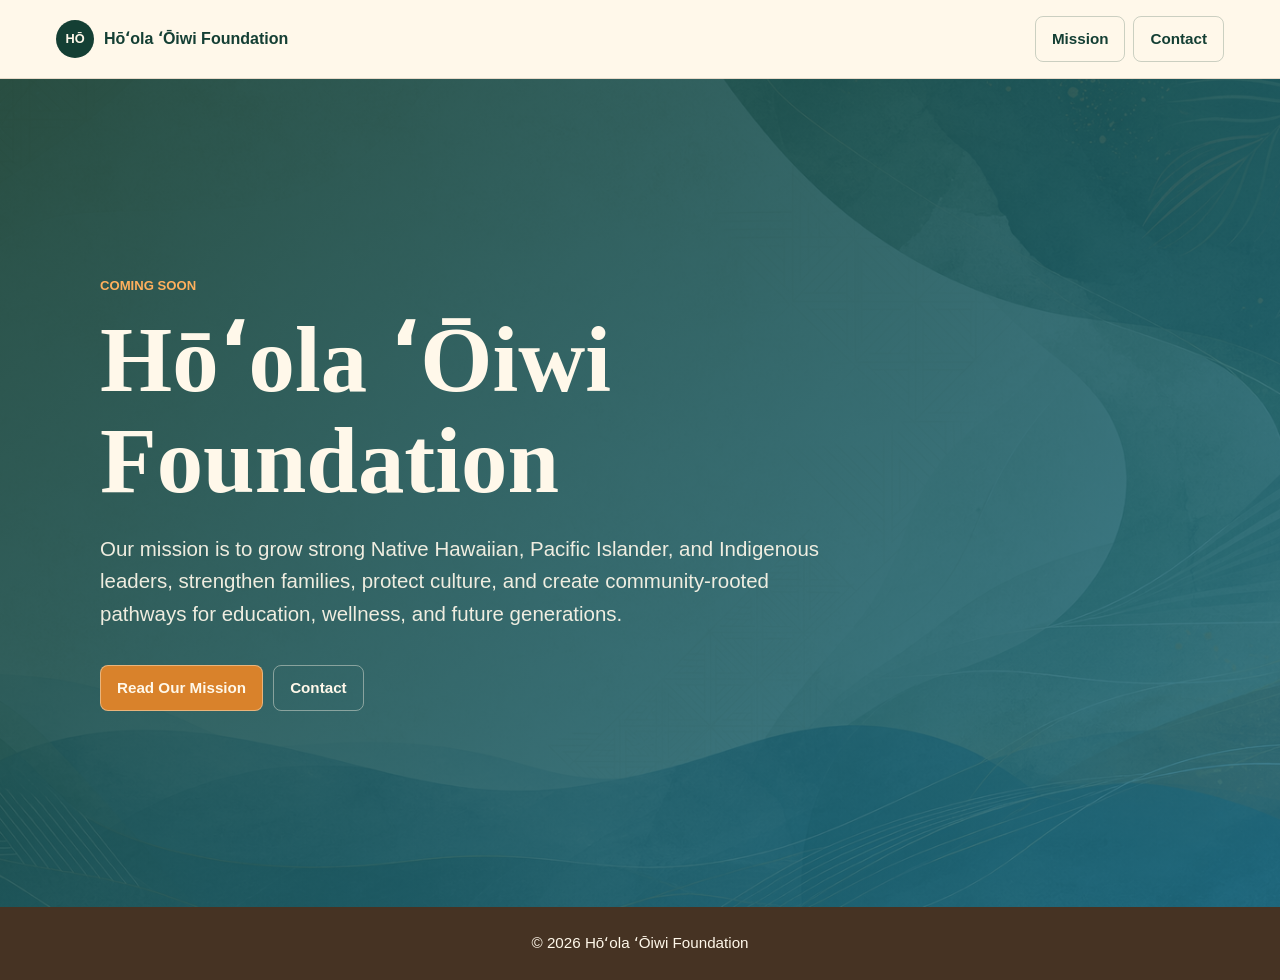
==== index.html @ 9bc65a58 "make this website live" ====
<!doctype html>
<html lang="en">
  <head>
    <meta charset="utf-8">
    <meta name="viewport" content="width=device-width, initial-scale=1">
    <title>Hōʻola ʻŌiwi Foundation</title>
    <meta
      name="description"
      content="Hōʻola ʻŌiwi Foundation is a future-focused Native Hawaiian foundation rooted in culture, education, maternal wellness, leadership, and community care."
    >
    <link rel="stylesheet" href="styles.css">
  </head>
  <body>
    <header class="site-header">
      <a class="brand" href="index.html" aria-label="Hōʻola ʻŌiwi Foundation home">
        <span class="brand-mark" aria-hidden="true">HŌ</span>
        <span>Hōʻola ʻŌiwi Foundation</span>
      </a>
      <nav class="nav" aria-label="Primary navigation">
        <a href="mission.html">Mission</a>
        <a href="contact.html">Contact</a>
      </nav>
    </header>

    <main>
      <section class="hero section">
        <div class="section-inner hero-inner">
          <p class="eyebrow">Coming Soon</p>
          <h1>Hōʻola ʻŌiwi Foundation</h1>
          <p class="mission-statement">
            Our mission is to grow strong Native Hawaiian, Pacific Islander,
            and Indigenous leaders, strengthen families, protect culture, and
            create community-rooted pathways for education, wellness, and future
            generations.
          </p>
          <div class="button-row" aria-label="Landing page actions">
            <a class="button button-accent" href="mission.html">Read Our Mission</a>
            <a class="button" href="contact.html">Contact</a>
          </div>
        </div>
      </section>
    </main>

    <footer class="site-footer">
      <p>&copy; <span id="year"></span> Hōʻola ʻŌiwi Foundation</p>
    </footer>

    <script src="script.js"></script>
  </body>
</html>
---- styles.css ----
:root {
  --cream: #fff8ea;
  --cream-deep: #f3e7cf;
  --blush: #f7d9ce;
  --blush-soft: #fff0e9;
  --green: #143f34;
  --green-soft: #2f6652;
  --blue: #1f6f86;
  --brown: #7a573b;
  --brown-dark: #463323;
  --orange: #d9822b;
  --text: #263329;
  --muted: #667365;
  --white: #ffffff;
  --shadow: 0 18px 55px rgba(20, 63, 52, 0.12);
}

* {
  box-sizing: border-box;
}

html {
  scroll-behavior: smooth;
}

body {
  margin: 0;
  background: var(--cream);
  color: var(--text);
  font-family: Arial, Helvetica, sans-serif;
  line-height: 1.6;
}

a {
  color: inherit;
}

.site-header {
  position: sticky;
  top: 0;
  z-index: 10;
  display: flex;
  align-items: center;
  justify-content: space-between;
  gap: 24px;
  padding: 16px clamp(18px, 5vw, 56px);
  background: rgba(255, 248, 234, 0.94);
  border-bottom: 1px solid rgba(122, 87, 59, 0.18);
  backdrop-filter: blur(14px);
}

.brand {
  display: inline-flex;
  align-items: center;
  gap: 10px;
  color: var(--green);
  font-weight: 700;
  text-decoration: none;
}

.brand-mark {
  display: inline-grid;
  width: 38px;
  height: 38px;
  place-items: center;
  border-radius: 50%;
  background: var(--green);
  color: var(--cream);
  font-size: 0.8rem;
  letter-spacing: 0;
}

.nav {
  display: flex;
  flex-wrap: wrap;
  justify-content: flex-end;
  gap: 8px;
}

.nav a,
.button {
  display: inline-flex;
  min-height: 42px;
  align-items: center;
  justify-content: center;
  padding: 10px 16px;
  border: 1px solid rgba(20, 63, 52, 0.22);
  border-radius: 8px;
  color: var(--green);
  font-size: 0.95rem;
  font-weight: 700;
  text-decoration: none;
  transition: background 160ms ease, border-color 160ms ease, color 160ms ease;
}

.nav a:hover,
.nav a[aria-current="page"],
.button:hover {
  background: var(--green);
  border-color: var(--green);
  color: var(--cream);
}

.section {
  padding: clamp(64px, 10vw, 112px) clamp(18px, 5vw, 56px);
}

.section-inner {
  width: min(1080px, 100%);
  margin: 0 auto;
}

.narrow {
  width: min(760px, 100%);
}

.page-section {
  min-height: calc(100vh - 158px);
}

.hero {
  min-height: calc(100vh - 72px);
  display: grid;
  align-items: center;
  background:
    linear-gradient(135deg, rgba(20, 63, 52, 0.9), rgba(31, 111, 134, 0.84)),
    url("assets/hero-texture.png") center / cover,
    var(--green);
  color: var(--cream);
}

.hero-inner {
  padding: clamp(28px, 6vw, 64px) 0;
}

.eyebrow,
.section-label {
  margin: 0 0 14px;
  color: var(--orange);
  font-size: 0.82rem;
  font-weight: 800;
  letter-spacing: 0;
  text-transform: uppercase;
}

.hero .eyebrow {
  color: #ffb05d;
}

h1,
h2 {
  margin: 0;
  color: inherit;
  font-family: Georgia, "Times New Roman", serif;
  font-weight: 700;
  line-height: 1.08;
}

h1 {
  max-width: 820px;
  font-size: clamp(2.4rem, 8vw, 5.8rem);
}

h2 {
  color: var(--green);
  font-size: clamp(2rem, 5vw, 3.35rem);
}

.page-title {
  color: var(--green);
  font-size: clamp(2.2rem, 6vw, 4.2rem);
}

p {
  max-width: 68ch;
  margin: 18px 0 0;
  font-size: 1.06rem;
}

figure {
  margin: 0;
}

img {
  display: block;
  max-width: 100%;
}

.mission-statement {
  max-width: 760px;
  margin-top: 22px;
  color: rgba(255, 248, 234, 0.92);
  font-size: clamp(1.08rem, 2vw, 1.28rem);
}

.button-row {
  display: flex;
  flex-wrap: wrap;
  gap: 10px;
  margin-top: 34px;
}

.hero .button {
  border-color: rgba(255, 248, 234, 0.42);
  color: var(--cream);
}

.hero .button:hover,
.button-accent {
  background: var(--orange);
  border-color: var(--orange);
  color: var(--brown-dark);
}

.section-soft {
  background: var(--cream-deep);
}

.waiu-section {
  background:
    linear-gradient(180deg, var(--blush-soft), var(--cream) 56%, var(--cream-deep));
}

.waiu-intro {
  display: grid;
  grid-template-columns: minmax(0, 0.92fr) minmax(280px, 0.68fr);
  align-items: center;
  gap: clamp(28px, 6vw, 72px);
}

.waiu-copy {
  max-width: 720px;
}

.waiu-section .section-label {
  color: #bd6b4d;
}

.waiu-portrait,
.waiu-product {
  overflow: hidden;
  border: 1px solid rgba(122, 87, 59, 0.18);
  border-radius: 8px;
  background: var(--white);
  box-shadow: 0 22px 58px rgba(122, 87, 59, 0.16);
}

.waiu-portrait {
  transform: rotate(1deg);
}

.waiu-portrait img {
  width: 100%;
  aspect-ratio: 4 / 5;
  object-fit: cover;
}

.waiu-portrait figcaption {
  padding: 12px 14px;
  color: var(--brown-dark);
  font-size: 0.92rem;
  font-weight: 700;
}

.waiu-visuals {
  display: grid;
  grid-template-columns: repeat(2, minmax(0, 1fr));
  gap: 18px;
  margin-top: clamp(38px, 7vw, 72px);
}

.waiu-visuals article {
  padding: clamp(22px, 4vw, 34px);
  border: 1px solid rgba(122, 87, 59, 0.16);
  border-radius: 8px;
  background: rgba(255, 255, 255, 0.68);
  box-shadow: 0 18px 42px rgba(122, 87, 59, 0.09);
}

.waiu-visuals h2 {
  margin-top: 16px;
  color: var(--brown-dark);
  font-size: clamp(1.45rem, 3vw, 2.15rem);
}

.waiu-icon {
  display: grid;
  width: 74px;
  height: 74px;
  place-items: center;
  border-radius: 50%;
  background: var(--blush);
  box-shadow: inset 0 0 0 8px rgba(255, 248, 234, 0.64);
}

.pump-shape {
  position: relative;
  width: 34px;
  height: 42px;
  border-radius: 17px 17px 11px 11px;
  background: var(--green);
}

.pump-shape::before {
  content: "";
  position: absolute;
  left: 8px;
  top: -12px;
  width: 18px;
  height: 16px;
  border-radius: 14px 14px 8px 8px;
  background: var(--orange);
}

.pump-shape::after {
  content: "";
  position: absolute;
  right: -9px;
  top: 13px;
  width: 14px;
  height: 14px;
  border-radius: 50%;
  border: 4px solid var(--cream);
}

.app-icon {
  background: #dfeee8;
}

.app-icon span {
  width: 34px;
  height: 46px;
  border: 4px solid var(--green);
  border-radius: 9px;
  background:
    radial-gradient(circle at 50% 82%, var(--orange) 0 3px, transparent 4px),
    var(--cream);
}

.waiu-story {
  display: grid;
  grid-template-columns: minmax(0, 1fr) minmax(280px, 0.72fr);
  align-items: center;
  gap: clamp(24px, 5vw, 56px);
  margin-top: clamp(48px, 8vw, 88px);
}

.waiu-product img {
  width: 100%;
  aspect-ratio: 16 / 10;
  object-fit: cover;
}

.waiu-note {
  padding: clamp(24px, 4vw, 42px);
  border-left: 4px solid var(--orange);
  background: rgba(255, 248, 234, 0.72);
}

.waiu-note h2 {
  max-width: 11ch;
  color: var(--brown-dark);
  font-size: clamp(1.8rem, 4vw, 3rem);
}

.kaiaulu-section {
  position: relative;
  overflow: hidden;
  background:
    linear-gradient(180deg, rgba(255, 248, 234, 0.94), rgba(255, 248, 234, 0.88)),
    url("assets/kaiaulu/courtyard-market.png") center / cover fixed,
    var(--cream);
}

.kaiaulu-section::before {
  content: "";
  position: absolute;
  inset: 0;
  pointer-events: none;
  background: linear-gradient(90deg, rgba(20, 63, 52, 0.08), transparent 44%);
}

.kaiaulu-section > .section-inner {
  position: relative;
  z-index: 1;
}

.kaiaulu-overview {
  display: grid;
  grid-template-columns: repeat(2, minmax(0, 1fr));
  gap: 18px;
  margin-top: 38px;
}

.kaiaulu-overview article,
.kaiaulu-impact {
  padding: clamp(22px, 4vw, 34px);
  border: 1px solid rgba(20, 63, 52, 0.14);
  border-radius: 8px;
  background: rgba(255, 248, 234, 0.78);
  box-shadow: 0 18px 44px rgba(20, 63, 52, 0.08);
}

.kaiaulu-overview h2 {
  color: var(--green);
  font-size: clamp(1.55rem, 3vw, 2.35rem);
}

.kaiaulu-leadership {
  margin-top: 32px;
  padding: clamp(22px, 4vw, 34px);
  border: 1px solid rgba(20, 63, 52, 0.14);
  border-radius: 8px;
  background: rgba(255, 248, 234, 0.78);
  box-shadow: 0 18px 44px rgba(20, 63, 52, 0.08);
}

.kaiaulu-leadership h2 {
  color: var(--green);
  font-size: clamp(1.7rem, 4vw, 2.8rem);
}

.kaiaulu-simple {
  margin-top: 32px;
}

.simple-tags {
  display: flex;
  flex-wrap: wrap;
  gap: 10px;
  margin-top: 16px;
}

.simple-tags span {
  display: inline-flex;
  align-items: center;
  min-height: 40px;
  padding: 9px 13px;
  border: 1px solid rgba(20, 63, 52, 0.16);
  border-radius: 8px;
  background: rgba(255, 255, 255, 0.76);
  color: var(--green);
  font-weight: 700;
}

.kaiaulu-impact {
  margin-top: 28px;
  border-left: 4px solid var(--orange);
}

.kaiaulu-impact p {
  margin: 0;
  color: var(--brown-dark);
  font-weight: 700;
}

.kaiaulu-closing {
  margin-top: 28px;
  padding: clamp(22px, 4vw, 34px);
  border-left: 4px solid var(--orange);
  border-radius: 8px;
  background: rgba(255, 248, 234, 0.86);
}

.kaiaulu-closing p {
  margin: 0;
  color: var(--brown-dark);
  font-weight: 800;
}

.kaiaulu-gallery {
  margin-top: 40px;
}

.vision-note {
  margin-bottom: 18px;
  padding: clamp(18px, 3vw, 26px);
  border-left: 4px solid var(--orange);
  border-radius: 8px;
  background: rgba(255, 248, 234, 0.86);
  box-shadow: 0 14px 34px rgba(20, 63, 52, 0.08);
}

.vision-note p:last-child {
  margin-top: 8px;
  color: var(--brown-dark);
  font-weight: 700;
}

.kaiaulu-gallery figure {
  overflow: hidden;
  border: 1px solid rgba(122, 87, 59, 0.22);
  border-radius: 8px;
  background: var(--white);
  box-shadow: var(--shadow);
}

.kaiaulu-gallery img {
  width: 100%;
  height: auto;
  aspect-ratio: 16 / 9;
  object-fit: cover;
}

.gallery-feature img {
  aspect-ratio: 16 / 9;
}

.gallery-grid {
  display: grid;
  grid-template-columns: repeat(2, minmax(0, 1fr));
  gap: 18px;
  margin-top: 18px;
}

.gallery-grid img {
  aspect-ratio: 4 / 3;
}

.kaiaulu-gallery figcaption {
  display: grid;
  gap: 4px;
  min-height: 94px;
  place-items: center;
  padding: 16px 18px;
  color: var(--brown-dark);
  text-align: center;
  line-height: 1.35;
}

.kaiaulu-gallery figcaption em {
  color: #bd6b4d;
  font-size: 0.72rem;
  font-style: normal;
  font-weight: 800;
  text-transform: uppercase;
}

.kaiaulu-gallery figcaption strong {
  color: var(--green);
  font-size: 1rem;
}

.kaiaulu-gallery figcaption span {
  max-width: 32ch;
  color: var(--muted);
  font-size: 0.9rem;
}

.contact-section {
  background: var(--green);
  color: var(--cream);
}

.contact-section h2 {
  color: var(--cream);
}

.contact-section .page-title {
  color: var(--cream);
}

.contact-section p {
  color: rgba(255, 248, 234, 0.88);
}

.contact-layout {
  display: grid;
  grid-template-columns: minmax(0, 0.8fr) minmax(300px, 0.7fr);
  align-items: start;
  gap: clamp(28px, 6vw, 72px);
}

.contact-form {
  display: grid;
  gap: 16px;
  padding: clamp(22px, 4vw, 34px);
  border: 1px solid rgba(255, 248, 234, 0.2);
  border-radius: 8px;
  background: rgba(255, 248, 234, 0.1);
}

.contact-form label {
  display: grid;
  gap: 7px;
  color: var(--cream);
  font-weight: 700;
}

.contact-form input,
.contact-form textarea {
  width: 100%;
  border: 1px solid rgba(255, 248, 234, 0.32);
  border-radius: 8px;
  padding: 12px 13px;
  background: rgba(255, 248, 234, 0.95);
  color: var(--text);
  font: inherit;
}

.contact-form textarea {
  resize: vertical;
}

.checkbox-label {
  grid-template-columns: auto 1fr;
  align-items: center;
}

.checkbox-label input {
  width: 18px;
  height: 18px;
}

.contact-form .button {
  width: fit-content;
  cursor: pointer;
}

.form-note {
  margin-top: 0;
  color: rgba(255, 248, 234, 0.76);
  font-size: 0.92rem;
}

.email-link {
  display: inline-block;
  margin-top: 22px;
  color: #ffb05d;
  font-size: 1.1rem;
  font-weight: 800;
}

.site-footer {
  padding: 24px clamp(18px, 5vw, 56px);
  background: var(--brown-dark);
  color: var(--cream);
  text-align: center;
}

.site-footer p {
  max-width: none;
  margin: 0;
  font-size: 0.95rem;
}

@media (max-width: 760px) {
  .site-header {
    position: static;
    align-items: flex-start;
    flex-direction: column;
    gap: 14px;
  }

  .nav {
    justify-content: flex-start;
    width: 100%;
  }

  .nav a,
  .button {
    flex: 1 1 auto;
  }

  .hero {
    min-height: auto;
  }

  .waiu-intro,
  .waiu-visuals,
  .waiu-story {
    grid-template-columns: 1fr;
  }

  .waiu-portrait {
    transform: none;
  }

  .waiu-story {
    margin-top: 42px;
  }

  .gallery-grid {
    grid-template-columns: 1fr;
  }

  .kaiaulu-overview {
    grid-template-columns: 1fr;
  }

  .contact-layout {
    grid-template-columns: 1fr;
  }
}

@media (max-width: 460px) {
  .brand {
    align-items: flex-start;
  }

  .brand span:last-child {
    max-width: 220px;
    line-height: 1.25;
  }

  .nav a,
  .button {
    width: 100%;
  }
}
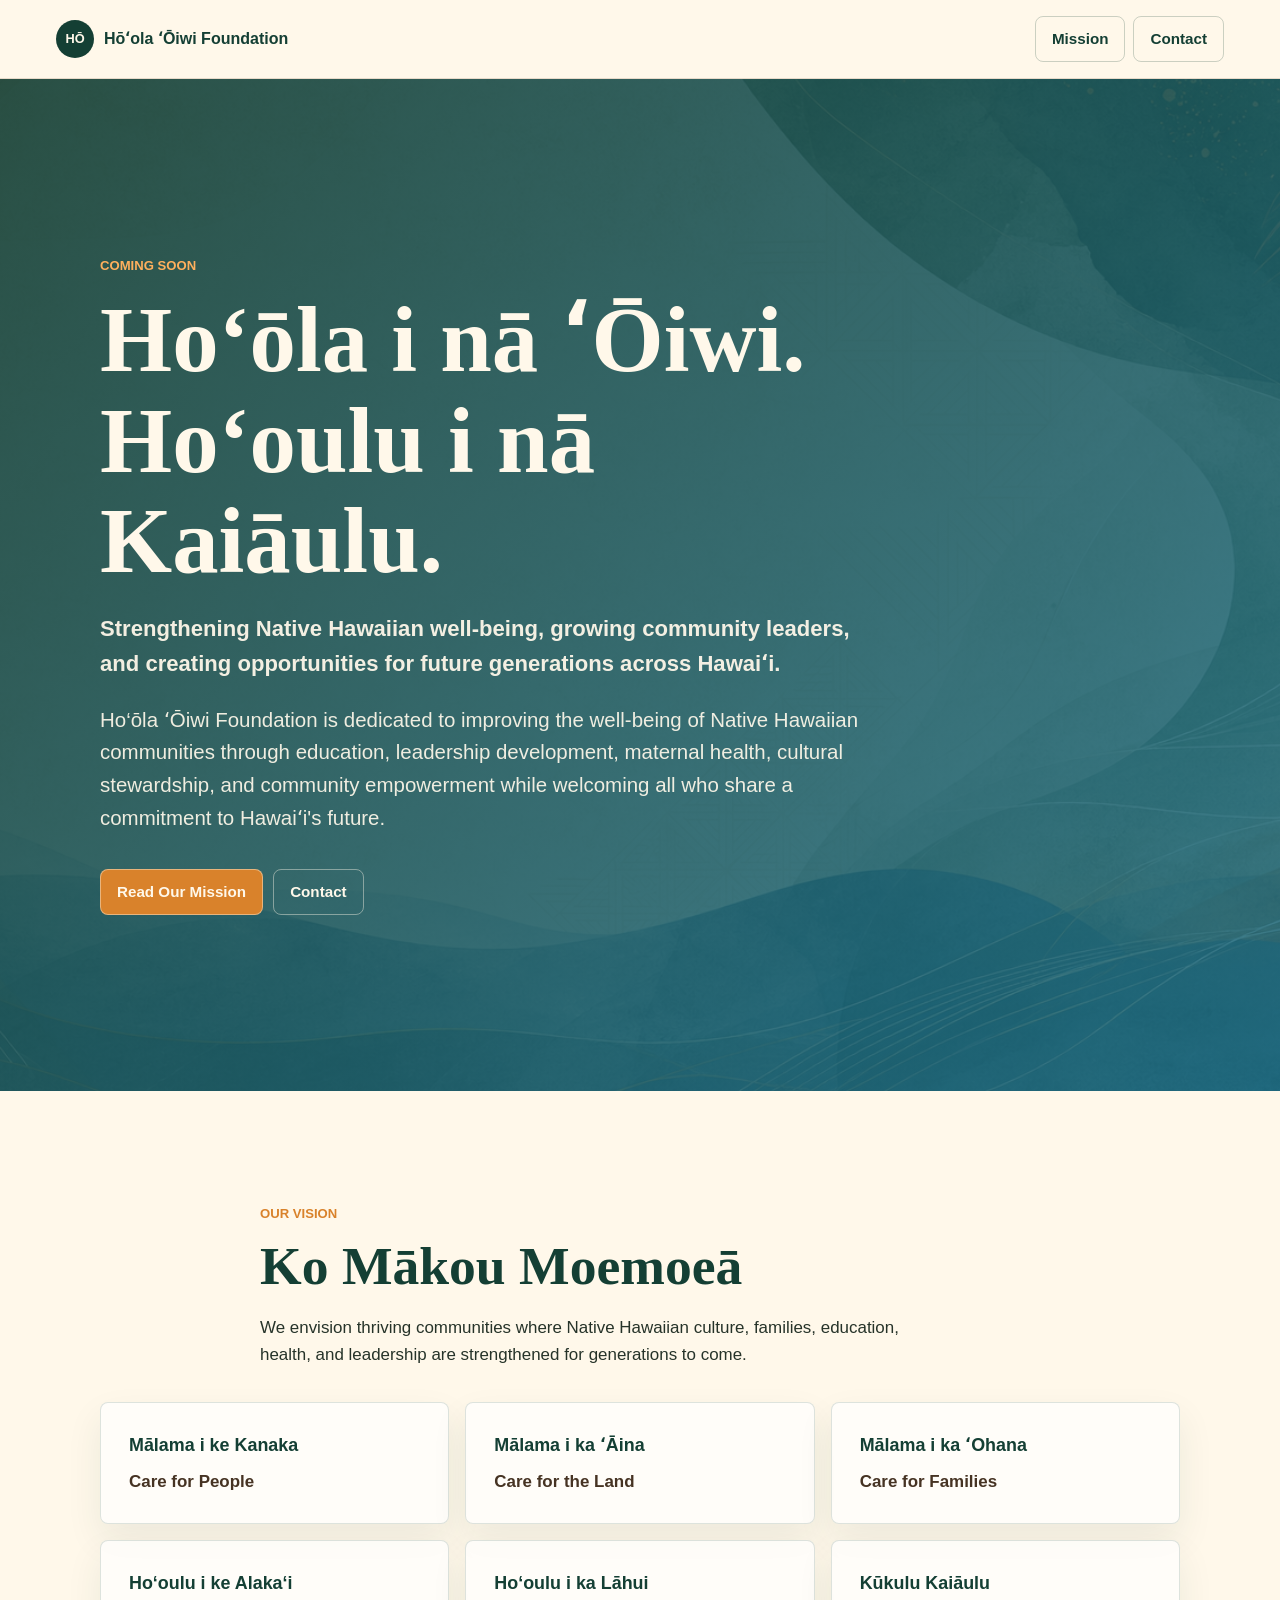
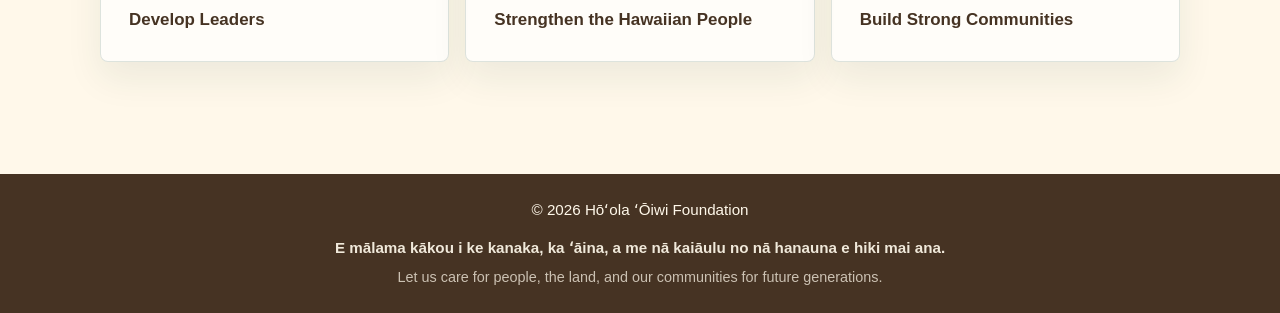
==== commit aec54a09: "Refresh site copy and contact details" ====
--- a/index.html
+++ b/index.html
@@ -26,12 +26,18 @@
       <section class="hero section">
         <div class="section-inner hero-inner">
           <p class="eyebrow">Coming Soon</p>
-          <h1>Hōʻola ʻŌiwi Foundation</h1>
+          <h1>Ho‘ōla i nā ʻŌiwi. Ho‘oulu i nā Kaiāulu.</h1>
+          <p class="hero-subheading">
+            Strengthening Native Hawaiian well-being, growing community
+            leaders, and creating opportunities for future generations across
+            Hawaiʻi.
+          </p>
           <p class="mission-statement">
-            Our mission is to grow strong Native Hawaiian, Pacific Islander,
-            and Indigenous leaders, strengthen families, protect culture, and
-            create community-rooted pathways for education, wellness, and future
-            generations.
+            Ho‘ōla ʻŌiwi Foundation is dedicated to improving the well-being of
+            Native Hawaiian communities through education, leadership
+            development, maternal health, cultural stewardship, and community
+            empowerment while welcoming all who share a commitment to Hawaiʻi's
+            future.
           </p>
           <div class="button-row" aria-label="Landing page actions">
             <a class="button button-accent" href="mission.html">Read Our Mission</a>
@@ -39,10 +45,56 @@
           </div>
         </div>
       </section>
+
+      <section class="section vision-section">
+        <div class="section-inner narrow">
+          <p class="section-label">Our Vision</p>
+          <h2>Ko Mākou Moemoeā</h2>
+          <p>
+            We envision thriving communities where Native Hawaiian culture,
+            families, education, health, and leadership are strengthened for
+            generations to come.
+          </p>
+        </div>
+        <div class="section-inner values-grid" aria-label="Foundation values">
+          <article>
+            <h3>Mālama i ke Kanaka</h3>
+            <p>Care for People</p>
+          </article>
+          <article>
+            <h3>Mālama i ka ʻĀina</h3>
+            <p>Care for the Land</p>
+          </article>
+          <article>
+            <h3>Mālama i ka ʻOhana</h3>
+            <p>Care for Families</p>
+          </article>
+          <article>
+            <h3>Ho‘oulu i ke Alaka‘i</h3>
+            <p>Develop Leaders</p>
+          </article>
+          <article>
+            <h3>Ho‘oulu i ka Lāhui</h3>
+            <p>Strengthen the Hawaiian People</p>
+          </article>
+          <article>
+            <h3>Kūkulu Kaiāulu</h3>
+            <p>Build Strong Communities</p>
+          </article>
+        </div>
+      </section>
     </main>
 
     <footer class="site-footer">
       <p>&copy; <span id="year"></span> Hōʻola ʻŌiwi Foundation</p>
+      <p class="footer-motto">
+        E mālama kākou i ke kanaka, ka ʻāina, a me nā kaiāulu no nā hanauna e
+        hiki mai ana.
+      </p>
+      <p class="footer-translation">
+        Let us care for people, the land, and our communities for future
+        generations.
+      </p>
     </footer>
 
     <script src="script.js"></script>
--- a/styles.css
+++ b/styles.css
@@ -193,6 +193,14 @@
   font-size: clamp(1.08rem, 2vw, 1.28rem);
 }
 
+.hero-subheading {
+  max-width: 760px;
+  margin-top: 20px;
+  color: rgba(255, 248, 234, 0.94);
+  font-size: clamp(1.12rem, 2.2vw, 1.38rem);
+  font-weight: 700;
+}
+
 .button-row {
   display: flex;
   flex-wrap: wrap;
@@ -214,6 +222,37 @@
 
 .section-soft {
   background: var(--cream-deep);
+}
+
+.vision-section {
+  background: var(--cream);
+}
+
+.values-grid {
+  display: grid;
+  grid-template-columns: repeat(3, minmax(0, 1fr));
+  gap: 16px;
+  margin-top: 34px;
+}
+
+.values-grid article {
+  padding: clamp(20px, 3vw, 28px);
+  border: 1px solid rgba(20, 63, 52, 0.14);
+  border-radius: 8px;
+  background: rgba(255, 255, 255, 0.72);
+  box-shadow: 0 16px 36px rgba(20, 63, 52, 0.08);
+}
+
+.values-grid h3 {
+  margin: 0;
+  color: var(--green);
+  font-size: 1.12rem;
+}
+
+.values-grid p {
+  margin-top: 8px;
+  color: var(--brown-dark);
+  font-weight: 700;
 }
 
 .waiu-section {
@@ -644,6 +683,20 @@
   font-size: 0.95rem;
 }
 
+.site-footer .footer-motto {
+  max-width: 780px;
+  margin: 14px auto 0;
+  color: rgba(255, 248, 234, 0.92);
+  font-weight: 700;
+}
+
+.site-footer .footer-translation {
+  max-width: 780px;
+  margin: 6px auto 0;
+  color: rgba(255, 248, 234, 0.72);
+  font-size: 0.9rem;
+}
+
 @media (max-width: 760px) {
   .site-header {
     position: static;
@@ -688,6 +741,10 @@
     grid-template-columns: 1fr;
   }
 
+  .values-grid {
+    grid-template-columns: 1fr;
+  }
+
   .contact-layout {
     grid-template-columns: 1fr;
   }
